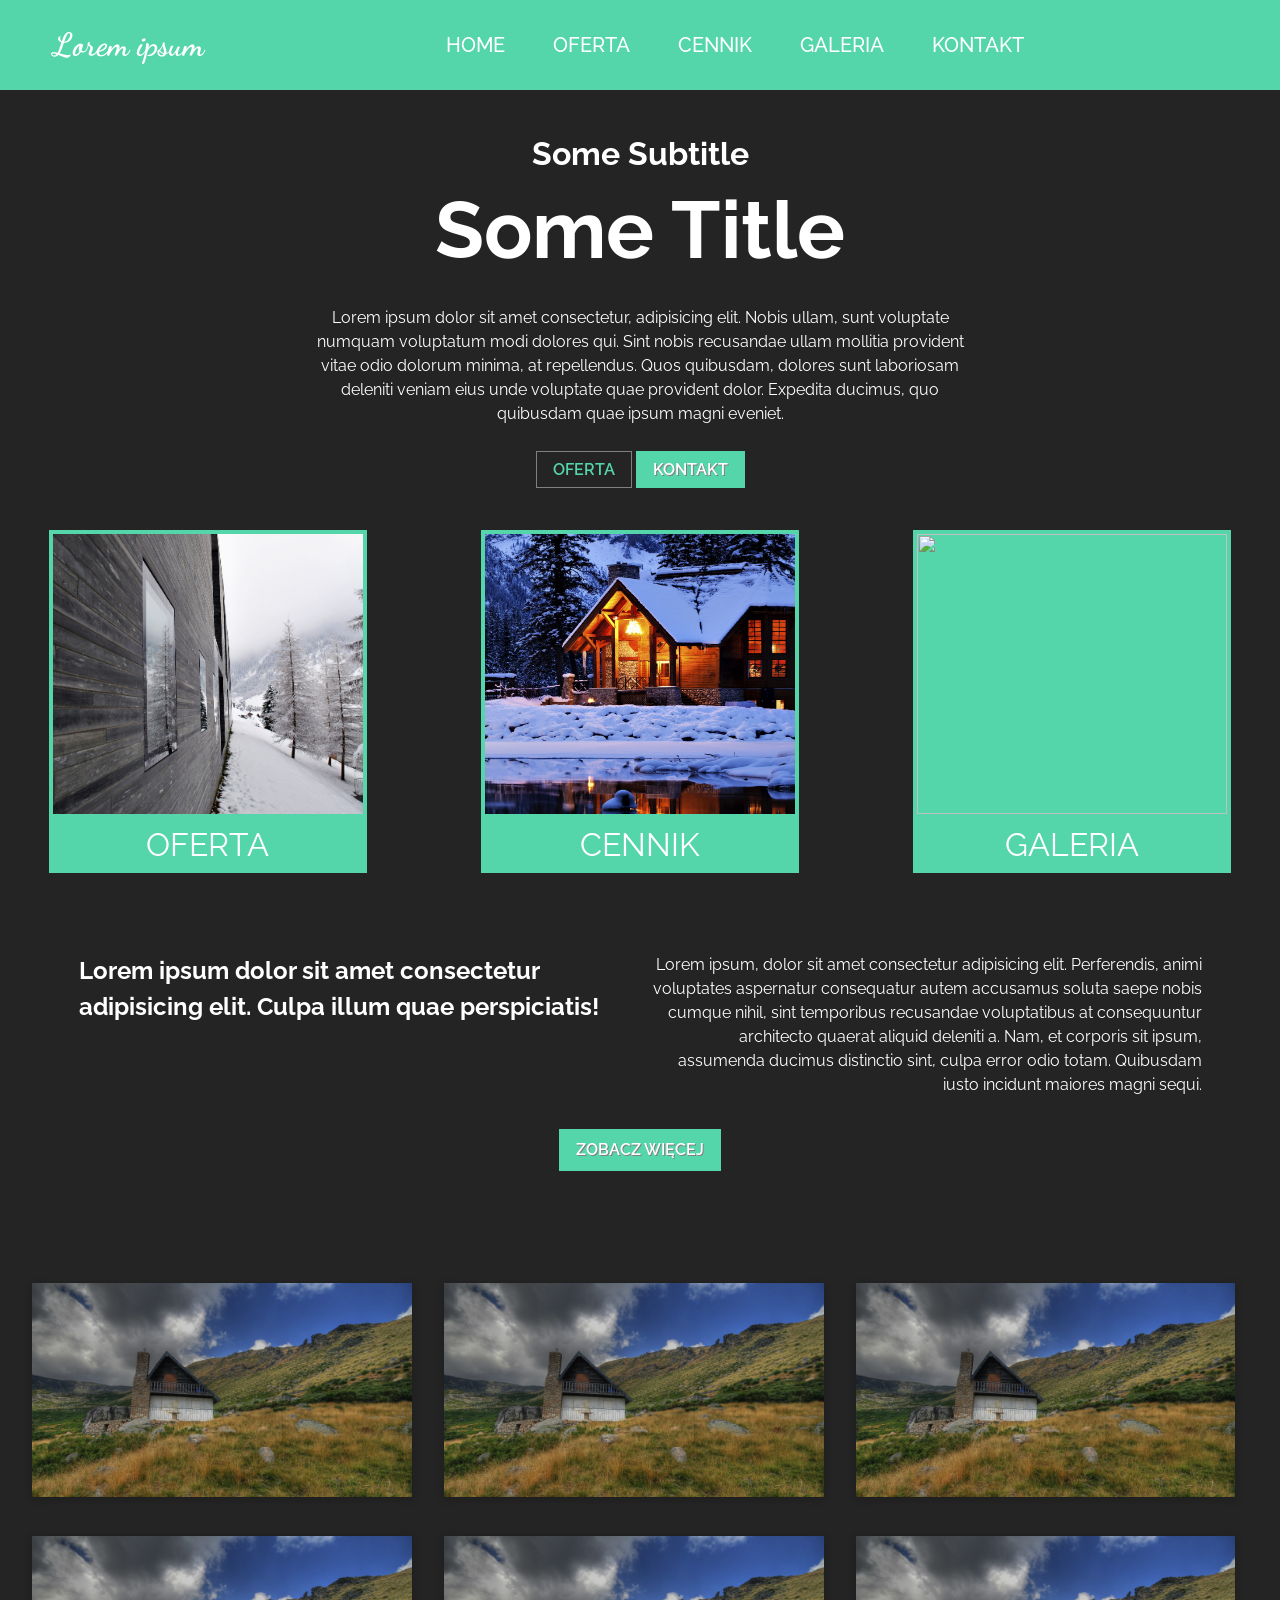
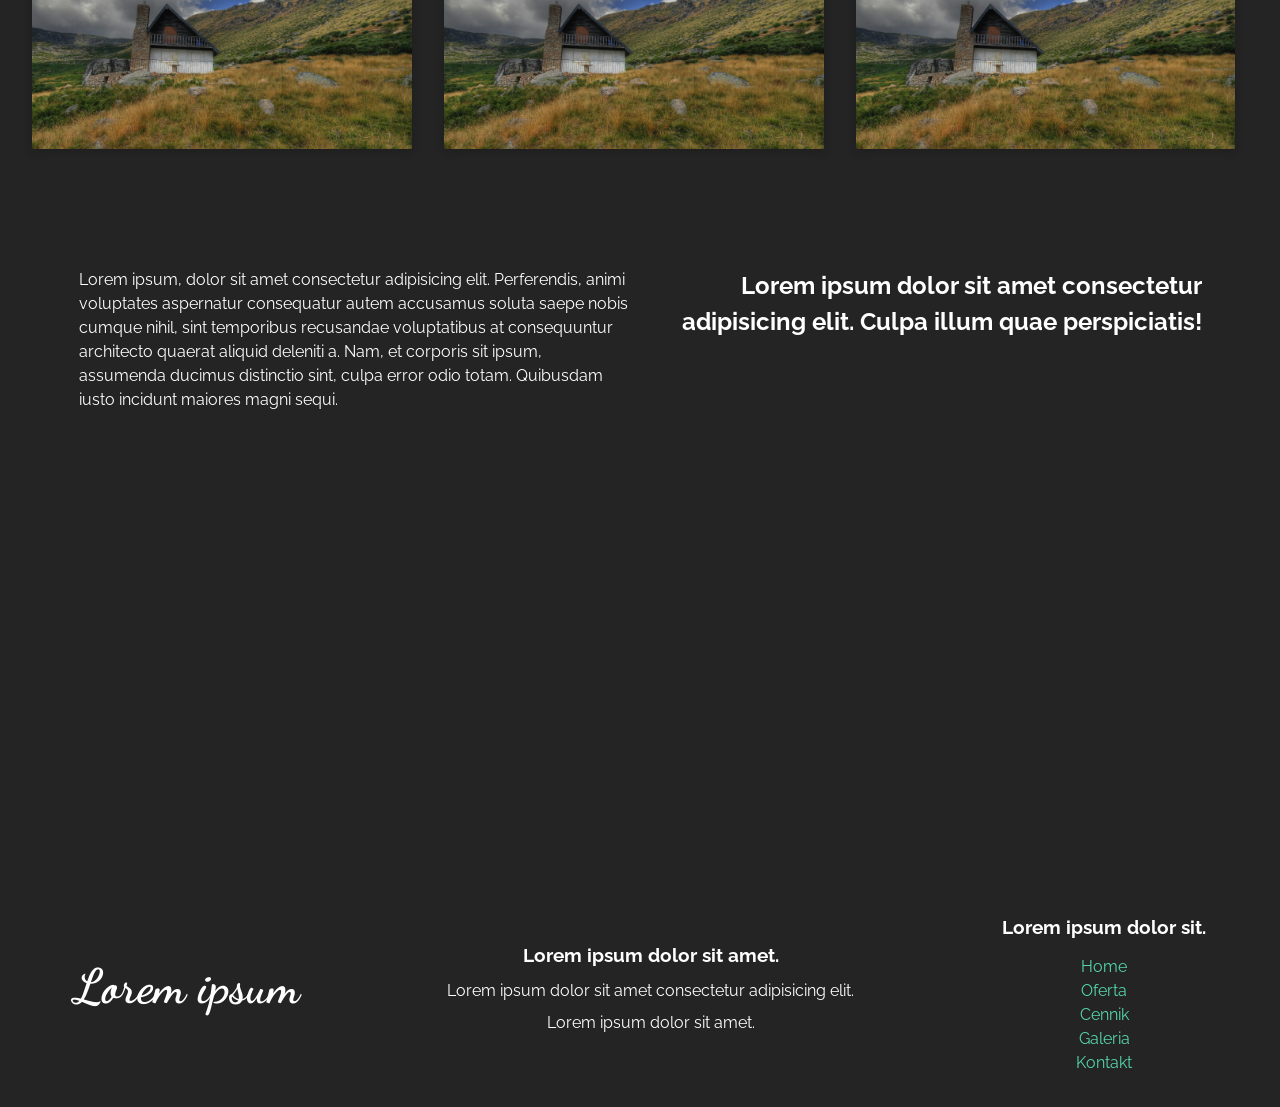
==== index.html @ d399d90f "mm" ====
<!DOCTYPE html>
<html lang="en">
<head>
    <meta charset="UTF-8">
    <meta http-equiv="X-UA-Compatible" content="IE=edge">
    <meta name="viewport" content="width=device-width, initial-scale=1.0">

    <meta property="og:title" content="Lorem Ipsum" />                                                          <!-- CHANGE ME -->
    <meta property="og:description" content="Lorem, ipsum dolor sit amet consectetur adipisicing elit." />      <!-- CHANGE ME -->
    <meta property="og:image" content="./img/cabin1.jpg" />                                                     <!-- CHANGE ME -->

    <meta property="og:url" content="localhost" />
    <meta property="og:type" content="homepage" />
    <meta property="og:locale" content="pl_PL" />


    <link rel="stylesheet" href="css/normalize.css">
    <link rel="stylesheet" href="css/main.css">
    <link rel="stylesheet" href="css/media.css">

    <link rel="preconnect" href="https://fonts.gstatic.com">
    <link href="https://fonts.googleapis.com/css2?family=Anton&display=swap" rel="stylesheet">
    <link href="https://fonts.googleapis.com/css2?family=Dancing+Script:wght@400;500;600;700&display=swap" rel="stylesheet">
    <link href="https://fonts.googleapis.com/css2?family=Lato:ital,wght@0,100;0,300;0,400;0,700;0,900;1,100;1,300;1,400;1,700;1,900&display=swap" rel="stylesheet">
    <link href="https://fonts.googleapis.com/css2?family=Raleway:ital,wght@0,100;0,200;0,300;0,400;0,500;0,600;0,700;0,800;0,900;1,100;1,200;1,300;1,400;1,500;1,600;1,700;1,800;1,900&display=swap" rel="stylesheet">

    <title>Lorem Ipsum</title>  <!-- CHANGE ME -->
</head>
<body>
    <header>
        <h1 class="logo">Lorem ipsum</h1>   <!-- CHANGE ME -->
        
        <input type="checkbox" id="nav-toggle" class="nav-toggle">
        <label for="nav-toggle" class="nav-toggle-label">
            <span></span>
        </label>
        
        <nav class="menu">
            <ul>
                <li><a href="./index.html">Home</a></li>                <!-- CHANGE ME -->
                <li><a href="./pages/oferta.html">Oferta</a></li>       <!-- CHANGE ME -->
                <li><a href="./pages/cennik.html">Cennik</a></li>       <!-- CHANGE ME -->
                <li><a href="./pages/galeria.html">Galeria</a></li>     <!-- CHANGE ME -->
                <li><a href="./pages/kontakt.html">Kontakt</a></li>     <!-- CHANGE ME -->
            </ul>
        </nav>
    </header>

    <section class="main-grid">
        <main>
            <section class="main-baner">
                <h3>Some Subtitle</h3>  <!-- CHANGE ME -->
                <h2>Some Title</h2>     <!-- CHANGE ME -->
                <p>
                    Lorem ipsum dolor sit amet consectetur, adipisicing elit.               <!-- CHANGE ME -->
                    Nobis ullam, sunt voluptate numquam voluptatum modi dolores qui.        <!-- CHANGE ME -->
                    Sint nobis recusandae ullam mollitia provident vitae odio dolorum       <!-- CHANGE ME -->
                    minima, at repellendus. Quos quibusdam, dolores sunt laboriosam         <!-- CHANGE ME -->
                    deleniti veniam eius unde voluptate quae provident dolor.               <!-- CHANGE ME -->
                    Expedita ducimus, quo quibusdam quae ipsum magni eveniet.               <!-- CHANGE ME -->
                </p>
                
                <div class="buttons-group">
                    <a href="./pages/oferta.html" class="link-btn">Oferta</a>     <!-- CHANGE ME -->
                    <a href="./pages/kontakt.html" class="link-btn">Kontakt</a>    <!-- CHANGE ME -->
                </div>
            </section>

            <!-- -------------------- CUT HERE -------------------- -->
            <section class="cards">
                <div class="card">
                    <img src="./img/cabin4.jpg" alt="">     <!-- CHANGE ME -->
                    <a href="./pages/oferta.html">Oferta</a>                  <!-- CHANGE ME -->
                </div>

                <div class="card">
                    <img src="./img/cabin5.jpg" alt="">     <!-- CHANGE ME -->
                    <a href="./pages/cennik.html">Cennik</a>                  <!-- CHANGE ME -->
                </div>

                <div class="card">
                    <img src="./img/cabin6.jpg" alt="">     <!-- CHANGE ME -->
                    <a href="./pages/galeria.html">Galeria</a>                 <!-- CHANGE ME -->
                </div>
            </section>
            <!-- -------------------------------------------------- -->


            <!-- -------------------- CUT HERE -------------------- -->
            <section class="meta">
                <div class="meta-content">
                    <h2>
                        Lorem ipsum dolor sit amet consectetur adipisicing elit.        <!-- CHANGE ME --> 
                        Culpa illum quae perspiciatis!                                  <!-- CHANGE ME -->
                    </h2>
                    <p>
                        Lorem ipsum, dolor sit amet consectetur adipisicing elit.       <!-- CHANGE ME -->
                        Perferendis, animi voluptates aspernatur consequatur autem      <!-- CHANGE ME -->
                        accusamus soluta saepe nobis cumque nihil, sint temporibus      <!-- CHANGE ME -->
                        recusandae voluptatibus at consequuntur architecto quaerat      <!-- CHANGE ME -->
                        aliquid deleniti a. Nam, et corporis sit ipsum, assumenda       <!-- CHANGE ME -->
                        ducimus distinctio sint, culpa error odio totam.                <!-- CHANGE ME -->
                        Quibusdam iusto incidunt maiores magni sequi.                   <!-- CHANGE ME -->
                    </p>
                </div>

                <a href="./pages/oferta.html" class="link-btn">Zobacz więcej</a>      <!-- CHANGE ME -->
            </section>
            <!-- -------------------------------------------------- -->


            <!-- -------------------- CUT HERE -------------------- -->
            <input type="checkbox" id="pic-1"/>
            <label for="pic-1" class="lightbox"><img src="./img/cabin1.jpg"/></label>   <!-- CHANGE ME -->
            <input type="checkbox" id="pic-2"/>
            <label for="pic-2" class="lightbox"><img src="./img/cabin1.jpg"/></label>   <!-- CHANGE ME -->
            <input type="checkbox" id="pic-3"/>
            <label for="pic-3" class="lightbox"><img src="./img/cabin1.jpg"/></label>   <!-- CHANGE ME -->

            <input type="checkbox" id="pic-4"/>
            <label for="pic-4" class="lightbox"><img src="./img/cabin1.jpg"/></label>   <!-- CHANGE ME -->
            <input type="checkbox" id="pic-5"/>
            <label for="pic-5" class="lightbox"><img src="./img/cabin1.jpg"/></label>   <!-- CHANGE ME -->
            <input type="checkbox" id="pic-6"/>
            <label for="pic-6" class="lightbox"><img src="./img/cabin1.jpg"/></label>   <!-- CHANGE ME -->


            <section class="gallery">
                <label for="pic-1" class="grid-item"><img src="./img/cabin1.jpg"/></label>      <!-- CHANGE ME -->
                <label for="pic-2" class="grid-item"><img src="./img/cabin1.jpg"/></label>      <!-- CHANGE ME -->
                <label for="pic-3" class="grid-item"><img src="./img/cabin1.jpg"/></label>      <!-- CHANGE ME -->

                <label for="pic-4" class="grid-item"><img src="./img/cabin1.jpg"/></label>      <!-- CHANGE ME -->
                <label for="pic-5" class="grid-item"><img src="./img/cabin1.jpg"/></label>      <!-- CHANGE ME -->
                <label for="pic-6" class="grid-item"><img src="./img/cabin1.jpg"/></label>      <!-- CHANGE ME -->
            </section>
            <!-- -------------------------------------------------- -->


            <!-- -------------------- CUT HERE -------------------- -->
            <section class="meta">
                <div class="meta-content">
                    <p id="second-meta-p">
                        Lorem ipsum, dolor sit amet consectetur adipisicing elit.       <!-- CHANGE ME -->
                        Perferendis, animi voluptates aspernatur consequatur autem      <!-- CHANGE ME -->
                        accusamus soluta saepe nobis cumque nihil, sint temporibus      <!-- CHANGE ME -->
                        recusandae voluptatibus at consequuntur architecto quaerat      <!-- CHANGE ME -->
                        aliquid deleniti a. Nam, et corporis sit ipsum, assumenda       <!-- CHANGE ME -->
                        ducimus distinctio sint, culpa error odio totam.                <!-- CHANGE ME -->
                        Quibusdam iusto incidunt maiores magni sequi.                   <!-- CHANGE ME -->
                    </p>

                    <h2>
                        Lorem ipsum dolor sit amet consectetur adipisicing elit.        <!-- CHANGE ME --> 
                        Culpa illum quae perspiciatis!                                  <!-- CHANGE ME -->
                    </h2>
                </div>
            </section>
            <!-- -------------------------------------------------- -->
        </main>


        <!-- -------------------- CUT HERE -------------------- -->
        <!-- CHANGE ME -->
        <iframe src="https://www.google.com/maps/embed?pb=!1m18!1m12!1m3!1d6166.
                     621389858306!2d20.127949203263363!3d49.470434409739525!2m3!
                     1f0!2f0!3f0!3m2!1i1024!2i768!4f13.1!3m3!1m2!1s0x4715fb9ee1b
                     7d01d%3A0xa07dcc3b704db045!2zxYFvcHVzem5h!5e0!3m2!1sen!2spl
                     !4v1598621793360!5m2!1sen!2spl" 
                width="100%" height="400" frameborder="0" style="border:0;" 
                allowfullscreen="" aria-hidden="false" tabindex="0">
        </iframe>
        <!-- -------------------------------------------------- -->


        <footer>
            <h2>Lorem ipsum</h2>    <!-- CHANGE ME -->


            <!-- -------------------- CUT HERE -------------------- -->
            <div class="address">
                <h3>Lorem ipsum dolor sit amet.</h3>                                <!-- CHANGE ME -->
                <p>Lorem ipsum dolor sit amet consectetur adipisicing elit.</p>     <!-- CHANGE ME -->
                <p>Lorem ipsum dolor sit amet.</p>                                  <!-- CHANGE ME -->
            </div>
            <!-- -------------------------------------------------- -->


            <!-- -------------------- CUT HERE -------------------- -->
            <div class="mini-menu">
                <h3>Lorem ipsum dolor sit.</h3>         <!-- CHANGE ME -->
                <ul>
                    <li><a href="./index.html">Home</a></li>                <!-- CHANGE ME -->
                    <li><a href="./pages/oferta.html">Oferta</a></li>       <!-- CHANGE ME -->
                    <li><a href="./pages/cennik.html">Cennik</a></li>       <!-- CHANGE ME -->
                    <li><a href="./pages/galeria.html">Galeria</a></li>     <!-- CHANGE ME -->
                    <li><a href="./pages/kontakt.html">Kontakt</a></li>     <!-- CHANGE ME -->
                </ul>
            </div>
            <!-- -------------------------------------------------- -->
        </footer>
    </section>

</body>
</html>
---- css/main.css ----
*,
*::before,
*::after {
    box-sizing: border-box;
}

:root {
    --ff-logo: "Dancing Script", serif;
    --ff-content: "Raleway", sans-serif;

    --clr-icons: #929292;
    --clr-text: #fff;
    --clr-bg-dark: #242424;
    --clr-bg-light: #3b3b3b;

    --clr-accent: #55d6aa;
    --clr-accent-modest: #4cb894;
}

html {
    font-family: var(--ff-content);
}

body {
    background-color: var(--clr-bg-dark);
    color: var(--clr-text);
    line-height: 1.5;
}

article {
    margin: 0 1em;

    display: grid;
    place-items: center;

    font-size: clamp(1rem, 4vw, 1.325rem);
} article > p {
    margin-top: 1em;
    text-align: justify;
    max-width: 65ch;
} article > p:first-child {margin-top: 0;}

img {width: 100%;}



/* Navigation bar */
header {
    background-color: var(--clr-accent);

    position: fixed;
    top: 0;
    width: 100%;
    height: 90px;
    z-index: 999;

    text-align: center;
}

.logo {
    font-family: var(--ff-logo);
    /* color: black; */
}

nav {
    background-color: var(--clr-accent);
    transform: scale(1, 0);
    transform-origin: top;
    transition: transform 400ms ease-in-out;

    position: absolute;
    top: 100%;
    left: 0;
    width: 100%;

    text-align: left;
} nav ul {
    margin: 0;
    padding: 0;
    list-style: none;
} nav li {
    margin-bottom: 1em;
    margin-left: 1em;
} nav a {
    color: white;
    text-decoration: none;
    font-size: 1.25rem;
    font-weight: 500;
    text-transform: uppercase;
    
    opacity: 0;
    transition: opacity 150ms ease-in-out;
} nav a:hover {
    color: black;
}

.nav-toggle {display: none;}
.nav-toggle:checked ~ nav {transform: scale(1, 1);}
.nav-toggle:checked ~ nav a {
    opacity: 1;
    transition: opacity 250ms ease-in-out 250ms;
}

.nav-toggle-label {
    display: flex;
    align-items: center;

    position: absolute;
    top: 0;
    left: 0;
    height: 100%;

    margin-left: 1em;
} .nav-toggle-label:hover {cursor: pointer;}

.nav-toggle-label span,
.nav-toggle-label span::before,
.nav-toggle-label span::after {
    background-color: white;

    display: block;
    position: relative;
    height: 2px;
    width: 2em;
    z-index: 777;

    transition: 250ms;
    border-radius: 2px;
} 

.nav-toggle-label:hover > span,
.nav-toggle-label:hover > span::before,
.nav-toggle-label:hover > span::after {
    background-color: black;
}

.nav-toggle-label span::before,
.nav-toggle-label span::after {
    content: '';
    position: absolute;
}

.nav-toggle-label span::before {bottom: 8px;}
.nav-toggle-label span::after {top: 8px;}



/* Main Content */
.main-grid {
    /* margin: 1em; */
    margin-top: 90px;
}



/* Baner */
.main-baner {
    padding: 1em;

    display: grid;
    place-items: center;
}

.main-banert h2, h3 {line-height: 1;} 
.main-baner h2 {
    font-size: clamp(3rem, 10vw, 5rem); 
    margin: 0;
}
.main-baner h3 {
    font-size: clamp(1rem, 40vw, 2rem);
    margin: 0;
    margin-top: 1em;
}

.main-baner p {
    text-align: center;
    margin-bottom: 2rem;
    max-width: 65ch;
}



/* Links in baner */
.link-btn {
    color: var(--clr-text);
    text-decoration: none;
    text-transform: uppercase;
    font-weight: 600;
    text-shadow: 1px 1px gray;

    padding: 0.5rem 1rem;
    border: 1px solid var(--clr-accent);
    background-color: var(--clr-accent);
    transition: 150ms ease-in-out 50ms;

    position: relative;
} .link-btn:first-child {
    color: var(--clr-accent);
    text-shadow: none;

    border: 1px solid gray;
    background-color: var(--clr-bg-dark);
    transition: 150ms ease-in-out 50ms;
} 


.link-btn:hover {
    color: var(--clr-accent);
    text-shadow: none;

    border: 1px solid gray;
    background: transparent;
} .link-btn::before {
    content: '';
    background-color: var(--clr-accent);

    display: block;
    position: absolute;
    top: 0;
    left: 0;
    right: 0;
    height: 100%;
    z-index: -1;

    transform: scale(1, 1);
    transform-origin: left;
    transition: transform ease-in-out 250ms;
} .link-btn:hover::before {transform: scale(0, 1);}


.link-btn:first-child:hover {
    color: var(--clr-text);
    text-shadow: 1px 1px gray;
    
    background: transparent;
    border: 1px solid var(--clr-accent);
} .link-btn:first-child::before {
    content: '';
    background-color: var(--clr-accent);

    display: block;
    position: absolute;
    top: 0;
    left: 0;
    right: 0;
    height: 100%;
    z-index: -1;

    transform: scale(0, 1);
    transform-origin: left;
    transition: transform ease-in-out 250ms;
} .link-btn:first-child:hover::before {transform: scale(1, 1);}



/* Cards section */
.card {
    padding: 0.25em;
    
    text-align: center;
    background-color: var(--clr-accent);
    
    position: relative;
    cursor: pointer;
    
    transition: 150ms ease-in-out;
}
.card:focus,
.card:hover {
    background-color: var(--clr-accent-modest);
} 
.card:hover > a {color: black;}
.card:hover > a::before {transform: scale(1, 1);}

.cards {
    margin: 2em 1em;

    display: flex;
    justify-content: space-around;
    flex-wrap: wrap;
    gap: 3em;
} .cards > * {
    flex-basis: calc(1200px - 100%);
    flex-grow: 0.275;
} 

.card a {
    text-decoration: none;
    text-transform: uppercase;
    color: var(--clr-text);

    font-size: clamp(1rem, 20vw, 2rem);
    position: relative;
} .card a::before {
    content: '';
    background-color: black;

    display: block;
    position: absolute;
    bottom: -0.125rem;
    left: 0;
    right: 0;
    height: 3px;

    transform: scale(0, 1);
    transform-origin: left;
    transition: transform ease-in-out 150ms;
} 

.card img {
   object-fit: cover;
   height: 280px;
} .card img:hover {
    background-blend-mode: overlay;
    background-color: rgba(0, 0, 0, 1);
}



/* Meta content */
.meta {
    margin: 5em 2em;
    
    display: grid;
    place-items: center;
    gap: 2em;

}

.meta-content {
    display: flex;
    flex-wrap: wrap;

    justify-content: space-around;
    gap: 3em;
} 
.meta-content p {
    margin: 0;
    max-width: 55ch;
    text-align: right;
} #second-meta-p {text-align: left;}
.meta-content h2 {
    margin: 0;
    max-width: 35ch;
    text-align: left;
} .meta-content h2:last-child {text-align: right;}



/* Gallery */
.lightbox {
    width: 100%;
    position: fixed;
    top: 0;
    left: 0;
    min-height: 100%;
    z-index: 1;
    overflow: auto;
    transform: scale(0);
    transition: transform .75s ease-out;
}
.lightbox img {
    position: fixed;
    top: 50%;
    left: 50%;
    transform: translate(-50%, -50%);
    max-width: 94%;
    max-height: 94%;
    box-shadow: 0 2px 8px rgba(0, 0, 0, 0.25);
}
  
input[type="checkbox"]:checked + .lightbox {transform: scale(1);}
input[type="checkbox"]:checked ~ .grid {opacity: .125;}
input[type="checkbox"] {display: none;}
label[for] {cursor: pointer;}

.gallery {
    margin: 0;
    padding: 16px;

    width: 100%;
    height: 100%;
    top: 0;
    left: 0;

    background-color: var(--clr-bg-dark);
    z-index: 0;

    display: flex;
    flex-wrap: wrap;
    align-items: flex-start;
    align-content: flex-start;

    overflow: auto;
    text-align: center;

    transition: opacity .75s;
}

.gallery .grid-item {
    width: 33%;
    display: inline-block;
    padding: 16px;
    opacity: .75;
    transition: opacity .5s;
} .gallery .grid-item:hover {opacity: 1;}

.gallery img {
    max-width: 100%;
    max-height: 100%;
    box-shadow: 0 2px 8px rgba(0, 0, 0, 0.25);
}

@media screen and (max-width: 1024px) {
    .gallery .grid-item {width: 50%;}
}

@media screen and (max-width: 480px) { 
    .gallery .grid-item {width: 100%;}
}



/* Footer */
footer {
    display: flex;
    flex-direction: column;
    align-items: center;

    margin-bottom: 2em;
} footer h2 {
    font-family: var(--ff-logo);
    font-size: clamp(2rem, 4vw, 3rem);
} footer .address {line-height: 1; text-align: center;}

footer .mini-menu ul {
    display: flex;
    flex-direction: column;
    align-items: center;
    /* justify-content: space-around; */

    margin: 0;
    padding: 0;
}
footer .mini-menu ul li {
    list-style: none;
    margin: 0;
} footer .mini-menu ul li a {
    text-decoration: none;
    color: var(--clr-accent);
    transition: 150ms ease-in-out;
} 
footer .mini-menu ul li a:focus,
footer .mini-menu ul li a:hover {
    color: var(--clr-accent-modest);
}








  



/* .btn {
    cursor: pointer;
    border: 0;
    background: transparent;
    
    color: var(--clr-text);
    font-size: 1.125rem;
    font-weight: 500;
    padding: 0.5em;

    display: inline-block;
    position: relative;
    
    text-shadow: 1px 1px var(--clr-bg-light);
} .btn::after {
    content: '';    
    background: var(--clr-accent);

    position: absolute;
    height: 0.75em;
    width: 70%;
    left: 0;
    top: 50%;
    z-index: -1;
    
    transform-origin: bottom left;
    transition: transform 250ms cubic-bezier(0.91, 0, 0.55, 1.64);
} 
.btn:hover::after,
.btn:focus::after {
    transform: scale(1.45, 1.95);
} */
---- css/media.css ----
@media screen and (min-width: 800px) {
    .row {
        display: flex;
        justify-content: space-between;
        gap: 2em;

        margin-bottom: 2em;
    } .row > * {width: 31%;}

    footer {
        flex-direction: row;
        justify-content: space-around;
    }
}

@media screen and (min-width: 1000px) {
    .nav-toggle-label {display: none;}

    header {
        display: grid;
        grid-template-columns: 1fr auto minmax(600px, 3fr) 1fr;
    }

    .logo {grid-column: 1 / 2;}
    
    nav {
        all: unset;
        grid-column: 3 / 4;

        display: flex;
        justify-content: flex-end;
        align-items: center;
    } 
    nav ul {display: flex;}
    nav li {
        margin-left: 3em;
        margin-bottom: 0;
    } 
    nav a {
        opacity: 1;
        position: relative;
    } nav a::before {
        content: '';
        background-color: black;

        display: block;
        position: absolute;
        top: 1.25em;
        left: 0;
        right: 0;
        height: 3px;

        transform: scale(0, 1);
        transform-origin: left;
        transition: transform ease-in-out 250ms;
    } nav a:hover::before {transform: scale(1, 1);}
}
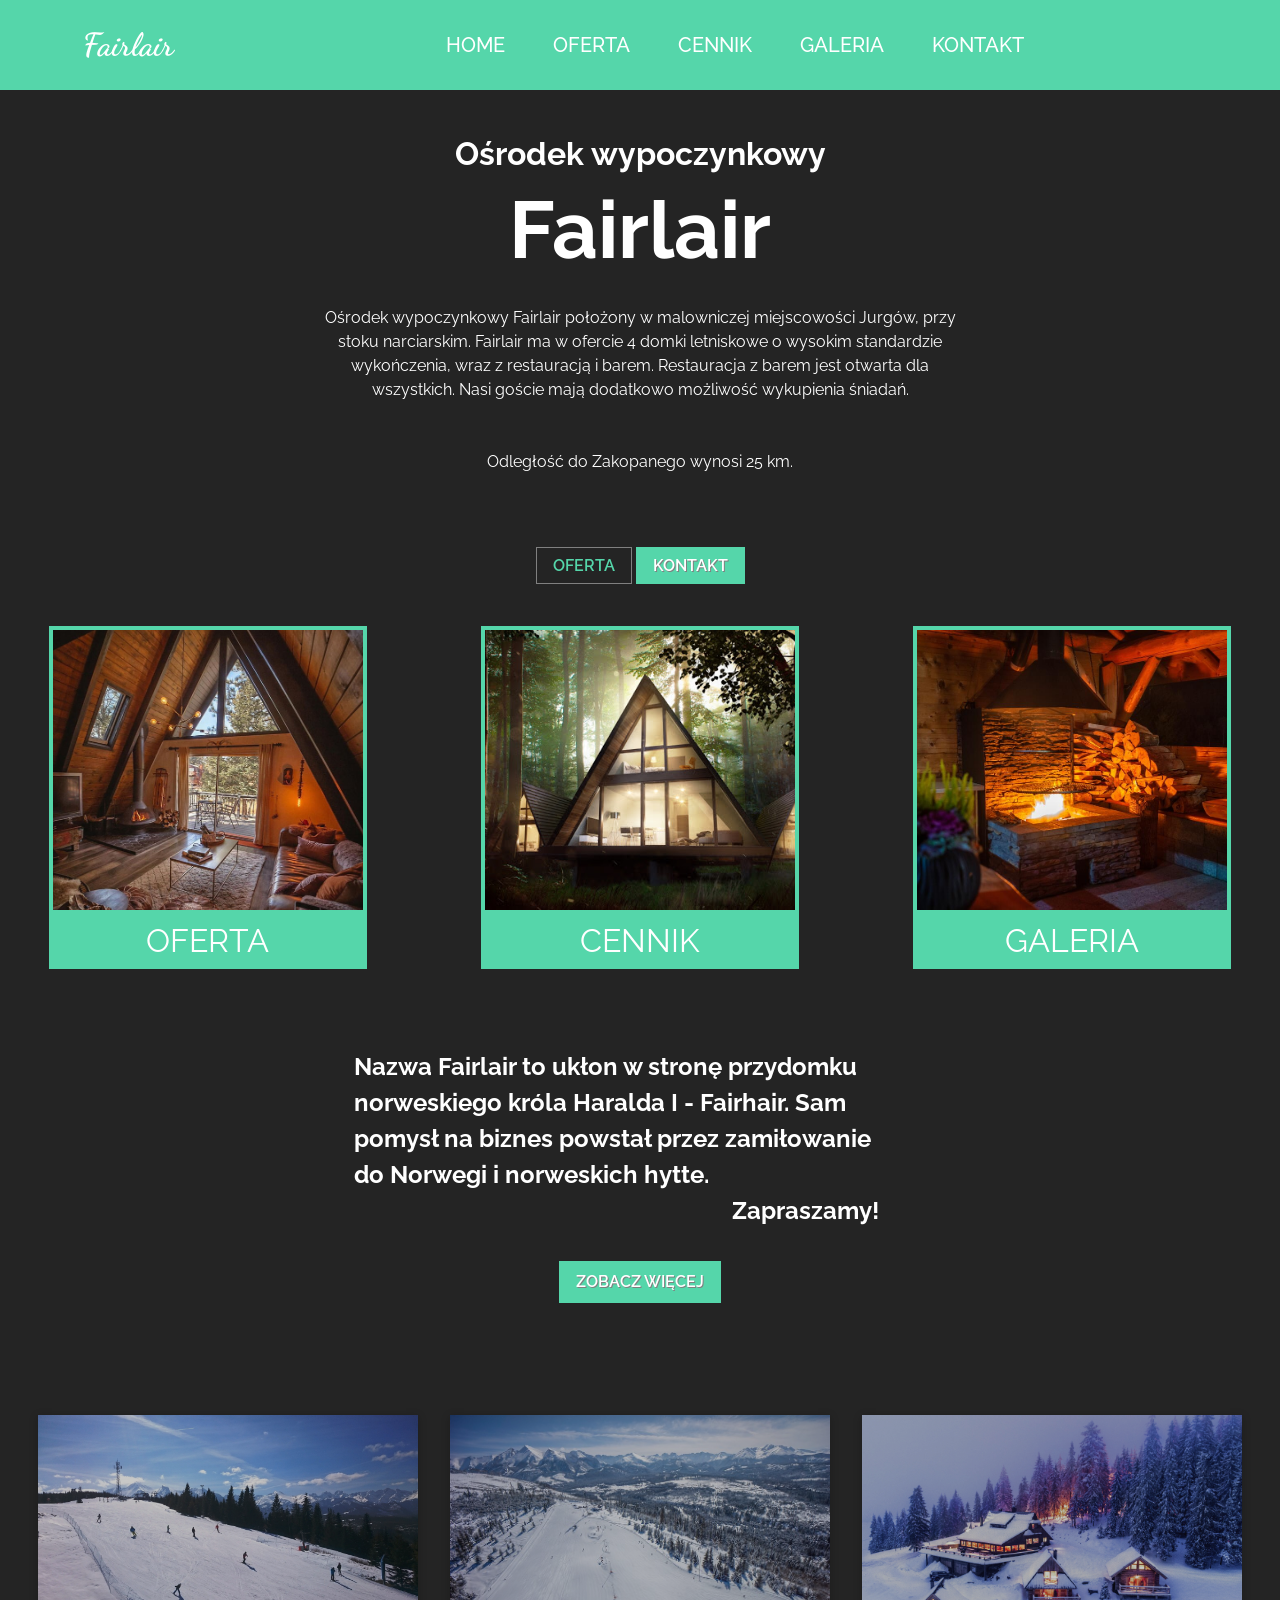
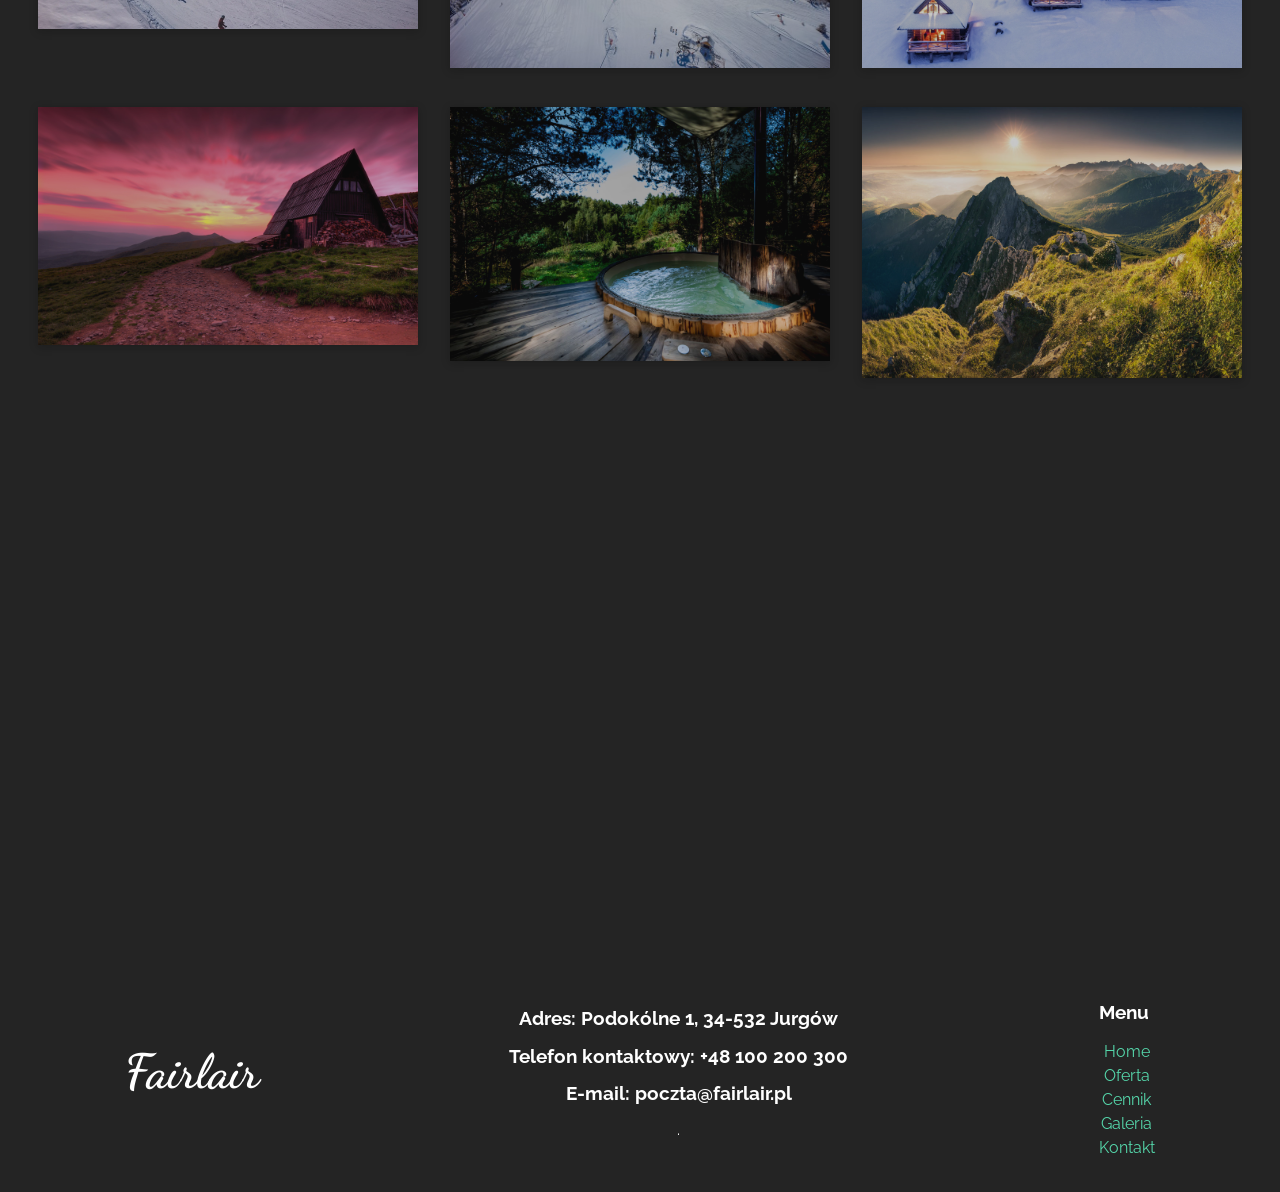
==== commit f55f7d18: "mm" ====
--- a/index.html
+++ b/index.html
@@ -24,11 +24,11 @@
     <link href="https://fonts.googleapis.com/css2?family=Lato:ital,wght@0,100;0,300;0,400;0,700;0,900;1,100;1,300;1,400;1,700;1,900&display=swap" rel="stylesheet">
     <link href="https://fonts.googleapis.com/css2?family=Raleway:ital,wght@0,100;0,200;0,300;0,400;0,500;0,600;0,700;0,800;0,900;1,100;1,200;1,300;1,400;1,500;1,600;1,700;1,800;1,900&display=swap" rel="stylesheet">
 
-    <title>Lorem Ipsum</title>  <!-- CHANGE ME -->
+    <title>Fairlair</title>  <!-- CHANGE ME -->
 </head>
 <body>
     <header>
-        <h1 class="logo">Lorem ipsum</h1>   <!-- CHANGE ME -->
+        <h1 class="logo">Fairlair</h1>   <!-- CHANGE ME -->
         
         <input type="checkbox" id="nav-toggle" class="nav-toggle">
         <label for="nav-toggle" class="nav-toggle-label">
@@ -49,15 +49,20 @@
     <section class="main-grid">
         <main>
             <section class="main-baner">
-                <h3>Some Subtitle</h3>  <!-- CHANGE ME -->
-                <h2>Some Title</h2>     <!-- CHANGE ME -->
+                <h3>Ośrodek wypoczynkowy</h3>  <!-- CHANGE ME -->
+                <h2>Fairlair</h2>     <!-- CHANGE ME -->
                 <p>
-                    Lorem ipsum dolor sit amet consectetur, adipisicing elit.               <!-- CHANGE ME -->
-                    Nobis ullam, sunt voluptate numquam voluptatum modi dolores qui.        <!-- CHANGE ME -->
-                    Sint nobis recusandae ullam mollitia provident vitae odio dolorum       <!-- CHANGE ME -->
-                    minima, at repellendus. Quos quibusdam, dolores sunt laboriosam         <!-- CHANGE ME -->
-                    deleniti veniam eius unde voluptate quae provident dolor.               <!-- CHANGE ME -->
-                    Expedita ducimus, quo quibusdam quae ipsum magni eveniet.               <!-- CHANGE ME -->
+                    Ośrodek wypoczynkowy Fairlair położony w malowniczej miejscowości Jurgów, przy stoku narciarskim.
+                    Fairlair ma w ofercie 4 domki letniskowe o wysokim standardzie wykończenia, wraz z restauracją i barem. 
+                    Restauracja z barem jest otwarta dla wszystkich. Nasi goście mają dodatkowo możliwość wykupienia śniadań.
+            
+                    <p>Odległość do Zakopanego wynosi 25 km.
+
+                                 <!-- CHANGE ME -->
+                                 <p>  
+                          <!-- CHANGE ME -->
+                        <!-- CHANGE ME -->
+                                   <!-- CHANGE ME -->
                 </p>
                 
                 <div class="buttons-group">
@@ -69,17 +74,17 @@
             <!-- -------------------- CUT HERE -------------------- -->
             <section class="cards">
                 <div class="card">
-                    <img src="./img/cabin4.jpg" alt="">     <!-- CHANGE ME -->
+                    <img src="./img/a4RBXyd700b.jpg" alt="">     <!-- CHANGE ME -->
                     <a href="./pages/oferta.html">Oferta</a>                  <!-- CHANGE ME -->
                 </div>
 
                 <div class="card">
-                    <img src="./img/cabin5.jpg" alt="">     <!-- CHANGE ME -->
+                    <img src="./img/unnamed.jpeg" alt="">     <!-- CHANGE ME -->
                     <a href="./pages/cennik.html">Cennik</a>                  <!-- CHANGE ME -->
                 </div>
 
                 <div class="card">
-                    <img src="./img/cabin6.jpg" alt="">     <!-- CHANGE ME -->
+                    <img src="./img/275466406.jpeg" alt="">     <!-- CHANGE ME -->
                     <a href="./pages/galeria.html">Galeria</a>                 <!-- CHANGE ME -->
                 </div>
             </section>
@@ -89,18 +94,12 @@
             <!-- -------------------- CUT HERE -------------------- -->
             <section class="meta">
                 <div class="meta-content">
-                    <h2>
-                        Lorem ipsum dolor sit amet consectetur adipisicing elit.        <!-- CHANGE ME --> 
-                        Culpa illum quae perspiciatis!                                  <!-- CHANGE ME -->
+                    <h2>Nazwa Fairlair to ukłon w stronę przydomku norweskiego króla Haralda I - Fairhair.  
+                        Sam pomysł na biznes powstał przez zamiłowanie do Norwegi i norweskich hytte.
+                        <p>Zapraszamy!                                  <!-- CHANGE ME -->
                     </h2>
                     <p>
-                        Lorem ipsum, dolor sit amet consectetur adipisicing elit.       <!-- CHANGE ME -->
-                        Perferendis, animi voluptates aspernatur consequatur autem      <!-- CHANGE ME -->
-                        accusamus soluta saepe nobis cumque nihil, sint temporibus      <!-- CHANGE ME -->
-                        recusandae voluptatibus at consequuntur architecto quaerat      <!-- CHANGE ME -->
-                        aliquid deleniti a. Nam, et corporis sit ipsum, assumenda       <!-- CHANGE ME -->
-                        ducimus distinctio sint, culpa error odio totam.                <!-- CHANGE ME -->
-                        Quibusdam iusto incidunt maiores magni sequi.                   <!-- CHANGE ME -->
+                                           <!-- CHANGE ME -->
                     </p>
                 </div>
 
@@ -111,7 +110,7 @@
 
             <!-- -------------------- CUT HERE -------------------- -->
             <input type="checkbox" id="pic-1"/>
-            <label for="pic-1" class="lightbox"><img src="./img/cabin1.jpg"/></label>   <!-- CHANGE ME -->
+            <label for="pic-1" class="lightbox"><img src="./img/jurgowhawran138693.jpg"/></label>   <!-- CHANGE ME -->
             <input type="checkbox" id="pic-2"/>
             <label for="pic-2" class="lightbox"><img src="./img/cabin1.jpg"/></label>   <!-- CHANGE ME -->
             <input type="checkbox" id="pic-3"/>
@@ -126,13 +125,13 @@
 
 
             <section class="gallery">
-                <label for="pic-1" class="grid-item"><img src="./img/cabin1.jpg"/></label>      <!-- CHANGE ME -->
-                <label for="pic-2" class="grid-item"><img src="./img/cabin1.jpg"/></label>      <!-- CHANGE ME -->
-                <label for="pic-3" class="grid-item"><img src="./img/cabin1.jpg"/></label>      <!-- CHANGE ME -->
+                <label for="pic-1" class="grid-item"><img src="./img/jurgowski.jpg"/></label>      <!-- CHANGE ME -->
+                <label for="pic-2" class="grid-item"><img src="./img/jurgowhawran138693.jpg"/></label>      <!-- CHANGE ME -->
+                <label for="pic-3" class="grid-item"><img src="./img/restaurajc5.jpeg"/></label>      <!-- CHANGE ME -->
 
-                <label for="pic-4" class="grid-item"><img src="./img/cabin1.jpg"/></label>      <!-- CHANGE ME -->
-                <label for="pic-5" class="grid-item"><img src="./img/cabin1.jpg"/></label>      <!-- CHANGE ME -->
-                <label for="pic-6" class="grid-item"><img src="./img/cabin1.jpg"/></label>      <!-- CHANGE ME -->
+                <label for="pic-4" class="grid-item"><img src="./img/cabin3.jpg"/></label>      <!-- CHANGE ME -->
+                <label for="pic-5" class="grid-item"><img src="./img/e6f19.jpeg"/></label>      <!-- CHANGE ME -->
+                <label for="pic-6" class="grid-item"><img src="./img/Tatry.jpeg"/></label>      <!-- CHANGE ME -->
             </section>
             <!-- -------------------------------------------------- -->
 
@@ -141,18 +140,11 @@
             <section class="meta">
                 <div class="meta-content">
                     <p id="second-meta-p">
-                        Lorem ipsum, dolor sit amet consectetur adipisicing elit.       <!-- CHANGE ME -->
-                        Perferendis, animi voluptates aspernatur consequatur autem      <!-- CHANGE ME -->
-                        accusamus soluta saepe nobis cumque nihil, sint temporibus      <!-- CHANGE ME -->
-                        recusandae voluptatibus at consequuntur architecto quaerat      <!-- CHANGE ME -->
-                        aliquid deleniti a. Nam, et corporis sit ipsum, assumenda       <!-- CHANGE ME -->
-                        ducimus distinctio sint, culpa error odio totam.                <!-- CHANGE ME -->
-                        Quibusdam iusto incidunt maiores magni sequi.                   <!-- CHANGE ME -->
+                                          <!-- CHANGE ME -->
                     </p>
 
                     <h2>
-                        Lorem ipsum dolor sit amet consectetur adipisicing elit.        <!-- CHANGE ME --> 
-                        Culpa illum quae perspiciatis!                                  <!-- CHANGE ME -->
+                                                          <!-- CHANGE ME -->
                     </h2>
                 </div>
             </section>
@@ -162,33 +154,29 @@
 
         <!-- -------------------- CUT HERE -------------------- -->
         <!-- CHANGE ME -->
-        <iframe src="https://www.google.com/maps/embed?pb=!1m18!1m12!1m3!1d6166.
-                     621389858306!2d20.127949203263363!3d49.470434409739525!2m3!
-                     1f0!2f0!3f0!3m2!1i1024!2i768!4f13.1!3m3!1m2!1s0x4715fb9ee1b
-                     7d01d%3A0xa07dcc3b704db045!2zxYFvcHVzem5h!5e0!3m2!1sen!2spl
-                     !4v1598621793360!5m2!1sen!2spl" 
-                width="100%" height="400" frameborder="0" style="border:0;" 
-                allowfullscreen="" aria-hidden="false" tabindex="0">
-        </iframe>
+        <iframe src="https://www.google.com/maps/embed?pb=!1m18!1m12!1m3!1d2600.8034183341338!2d20.153534915690734!3d49.318006379335145!2m3!1f0!2f0!3f0!3m2!1i1024!2i768!4f13.1!3m3!1m2!1s0x4715f679c74f2e3b%3A0x79555522f80ef7f9!2sJurg%C3%B3w%20Ski!5e0!3m2!1spl!2spl!4v1620507567237!5m2!1spl!2spl" width="100%" height="400" frameborder="0" style="border:0;" 
+        allowfullscreen="" aria-hidden="false" tabindex="0">
+</iframe>
         <!-- -------------------------------------------------- -->
 
 
         <footer>
-            <h2>Lorem ipsum</h2>    <!-- CHANGE ME -->
+            <h2>Fairlair</h2>    <!-- CHANGE ME -->
 
 
             <!-- -------------------- CUT HERE -------------------- -->
             <div class="address">
-                <h3>Lorem ipsum dolor sit amet.</h3>                                <!-- CHANGE ME -->
-                <p>Lorem ipsum dolor sit amet consectetur adipisicing elit.</p>     <!-- CHANGE ME -->
-                <p>Lorem ipsum dolor sit amet.</p>                                  <!-- CHANGE ME -->
+                <h3>Adres: Podokólne 1, 34-532 Jurgów
+                    <p>Telefon kontaktowy: +48 100 200 300               <!-- CHANGE ME -->
+                    <p> E-mail: poczta@fairlair.pl </h3>                                <!-- CHANGE ME -->
+                <p>.</p>                                  <!-- CHANGE ME -->
             </div>
             <!-- -------------------------------------------------- -->
 
 
             <!-- -------------------- CUT HERE -------------------- -->
             <div class="mini-menu">
-                <h3>Lorem ipsum dolor sit.</h3>         <!-- CHANGE ME -->
+                <h3>Menu</h3>         <!-- CHANGE ME -->
                 <ul>
                     <li><a href="./index.html">Home</a></li>                <!-- CHANGE ME -->
                     <li><a href="./pages/oferta.html">Oferta</a></li>       <!-- CHANGE ME -->
--- a/css/main.css
+++ b/css/main.css
@@ -388,6 +388,7 @@
 
     display: flex;
     flex-wrap: wrap;
+    justify-content: center;
     align-items: flex-start;
     align-content: flex-start;
 
